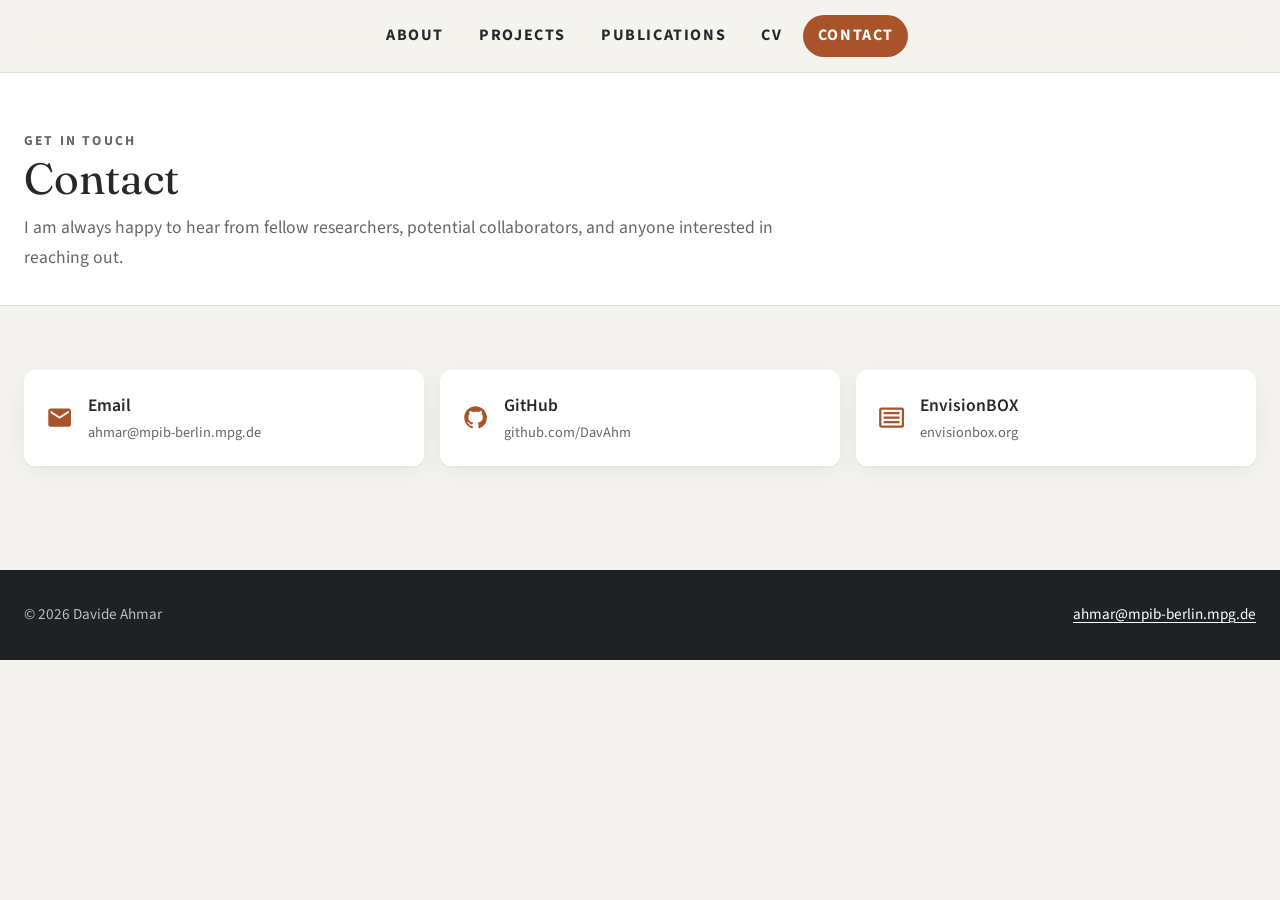
==== contact.html @ 6bcb496b "new website" ====
<!DOCTYPE html>
<html lang="en">

<head>
  <meta charset="UTF-8">
  <meta name="viewport" content="width=device-width, initial-scale=1.0">
  <title>Contact | Davide Ahmar</title>
  <meta name="description" content="How to get in touch with Davide Ahmar.">
  <link rel="stylesheet" href="assets/site.css">
</head>

<body>

  <header class="topbar">
    <div class="wrap topbar-inner">
      <button class="menu-btn" aria-expanded="false" aria-controls="menu">Menu</button>
      <nav class="menu" id="menu" aria-label="Main">
        <a href="index.html">About</a>
        <a href="projects.html">Projects</a>
        <a href="publications.html">Publications</a>
        <a href="cv.html">CV</a>
        <a href="contact.html" aria-current="page">Contact</a>
      </nav>
    </div>
  </header>

  <header class="page-head">
    <div class="wrap">
      <p class="eyebrow">Get in touch</p>
      <h1>Contact</h1>
      <p>I am always happy to hear from fellow researchers, potential collaborators, and anyone interested in reaching
        out.</p>
    </div>
  </header>

  <main class="section">
    <div class="wrap contact-grid">
      <a class="contact-card" href="mailto:ahmar@mpib-berlin.mpg.de">
        <svg viewBox="0 0 24 24" aria-hidden="true">
          <path
            d="M20 4H4c-1.1 0-2 .9-2 2v12c0 1.1.9 2 2 2h16c1.1 0 2-.9 2-2V6c0-1.1-.9-2-2-2zm0 4-8 5-8-5V6l8 5 8-5v2z" />
        </svg>
        <span>Email<small>ahmar@mpib-berlin.mpg.de</small></span>
      </a>
      <a class="contact-card" href="https://github.com/DavAhm" target="_blank" rel="noopener">
        <svg viewBox="0 0 24 24" aria-hidden="true">
          <path
            d="M12 2C6.48 2 2 6.48 2 12c0 4.42 2.87 8.17 6.84 9.5.5.09.66-.22.66-.48v-1.7c-2.78.6-3.37-1.34-3.37-1.34-.46-1.16-1.11-1.47-1.11-1.47-.91-.62.07-.61.07-.61 1 .07 1.53 1.03 1.53 1.03.89 1.52 2.34 1.08 2.91.83.09-.65.35-1.09.63-1.34-2.22-.25-4.56-1.11-4.56-4.95 0-1.09.39-1.98 1.03-2.68-.1-.25-.45-1.27.1-2.64 0 0 .84-.27 2.75 1.02A9.56 9.56 0 0 1 12 6.8c.85.004 1.71.11 2.5.33 1.91-1.29 2.75-1.02 2.75-1.02.55 1.37.2 2.39.1 2.64.64.7 1.03 1.59 1.03 2.68 0 3.85-2.34 4.7-4.57 4.95.36.31.68.92.68 1.85v2.75c0 .27.16.58.67.48A10.01 10.01 0 0 0 22 12c0-5.52-4.48-10-10-10z" />
        </svg>
        <span>GitHub<small>github.com/DavAhm</small></span>
      </a>
      <a class="contact-card" href="https://envisionbox.org" target="_blank" rel="noopener">
        <svg viewBox="0 0 24 24" aria-hidden="true">
          <path
            d="M21 3H3c-1.1 0-2 .9-2 2v14c0 1.1.9 2 2 2h18c1.1 0 2-.9 2-2V5c0-1.1-.9-2-2-2zm0 16H3V5h18v14zM5 15h14v2H5zm0-4h14v2H5zm0-4h14v2H5z" />
        </svg>
        <span>EnvisionBOX<small>envisionbox.org</small></span>
      </a>
      <!-- TODO: add ORCID / Google Scholar / LinkedIn cards once the profiles exist -->
    </div>
  </main>

  <footer class="footer">
    <div class="wrap">
      <span>&copy; <span data-year>2026</span> Davide Ahmar</span>
      <a href="mailto:ahmar@mpib-berlin.mpg.de">ahmar@mpib-berlin.mpg.de</a>
    </div>
  </footer>

  <script src="assets/site.js"></script>
</body>

</html>
---- assets/site.css ----
/* ==========================================================
   Davide Ahmar — personal academic website
   One stylesheet for every page. Edit the tokens in :root
   to change colours and fonts everywhere.

   Sizing: almost everything is in rem, and the root font size
   grows with the screen width (see `html` below), so the whole
   site scales up on large monitors instead of leaving empty margins.
   ========================================================== */

@import url('https://fonts.googleapis.com/css2?family=Fraunces:ital,opsz,wght@0,9..144,400;0,9..144,600;1,9..144,400&family=Source+Sans+3:ital,wght@0,300;0,400;0,600;0,700;1,400&display=swap');

:root {
  --bg: #f5f3ef;          /* warm off-white page */
  --surface: #ffffff;     /* cards */
  --ink: #26292b;         /* main text */
  --muted: #62676a;       /* secondary text */
  --line: #e2ded6;        /* borders */
  --accent: #a9532a;      /* rust, taken from the hero photo */
  --accent-soft: #f3e6dd;
  --dark: #1e2224;        /* footer / dark backgrounds */

  --ff-head: 'Fraunces', Georgia, serif;
  --ff-body: 'Source Sans 3', -apple-system, BlinkMacSystemFont, 'Segoe UI', sans-serif;

  --wrap: 88rem;          /* max content width */
  --bar-h: 4.5rem;        /* top bar height */
  --radius: .7rem;
  --shadow: 0 1px 2px rgba(0,0,0,.04), 0 6px 24px rgba(0,0,0,.06);
}

/* 16px on laptops → ~19px on 1920 screens → ~26px on 4K screens */
html { font-size: clamp(16px, calc(9px + .45vw), 27px); scroll-behavior: smooth; }

*, *::before, *::after { box-sizing: border-box; }
body {
  margin: 0;
  font-family: var(--ff-body);
  font-size: 1.1rem;
  line-height: 1.7;
  color: var(--ink);
  background: var(--bg);
  -webkit-font-smoothing: antialiased;
}
img, video { max-width: 100%; display: block; }
a { color: var(--accent); text-decoration-thickness: 1px; text-underline-offset: 3px; }
a:hover { text-decoration-thickness: 2px; }
h1, h2, h3 { font-family: var(--ff-head); font-weight: 600; line-height: 1.2; margin: 0 0 .5em; }
p { margin: 0 0 1em; }

.wrap { width: min(var(--wrap), 100% - 3rem); margin: 0 auto; }

/* ---------- Top bar ---------- */
.topbar {
  position: sticky; top: 0; z-index: 50;
  background: rgba(245,243,239,.94);
  backdrop-filter: blur(8px);
  border-bottom: 1px solid var(--line);
  transition: background .3s, border-color .3s;
}
.topbar-inner { display: flex; align-items: center; justify-content: center; height: var(--bar-h); }
.menu { display: flex; gap: .4rem; }
.menu a {
  color: var(--ink); text-decoration: none;
  font-size: 1rem; font-weight: 700; letter-spacing: .1em; text-transform: uppercase;
  padding: .45rem .9rem; border-radius: 999px;
  transition: background .2s, color .2s;
}
.menu a:hover { background: var(--accent-soft); color: var(--accent); }
.menu a[aria-current="page"] { background: var(--accent); color: #fff; }
.menu-btn {
  display: none; background: none; border: 1px solid var(--line); border-radius: 6px;
  font: inherit; font-size: .9rem; font-weight: 700; letter-spacing: .1em; text-transform: uppercase;
  padding: .4rem .9rem; color: inherit; cursor: pointer;
}

/* Home: bar sits transparently over the hero until you scroll */
.topbar--over { position: fixed; left: 0; right: 0; background: transparent; border-color: transparent; backdrop-filter: none; }
.topbar--over .menu a, .topbar--over .menu-btn { color: #fff; border-color: rgba(255,255,255,.5); }
.topbar--over .menu a:hover { background: rgba(255,255,255,.18); color: #fff; }
.topbar--over .menu a[aria-current="page"] { background: rgba(255,255,255,.92); color: var(--ink); }
.topbar--over.is-solid { background: rgba(245,243,239,.96); border-color: var(--line); backdrop-filter: blur(8px); }
.topbar--over.is-solid .menu a, .topbar--over.is-solid .menu-btn { color: var(--ink); }
.topbar--over.is-solid .menu a[aria-current="page"] { background: var(--accent); color: #fff; }
.topbar--over.is-solid .menu-btn { border-color: var(--line); }

@media (max-width: 900px) {
  .topbar-inner { justify-content: flex-end; }
  .menu-btn { display: block; }
  .menu {
    display: none; position: absolute; top: var(--bar-h); left: 0; right: 0;
    flex-direction: column; gap: 0; background: var(--bg); border-bottom: 1px solid var(--line);
    padding: .5rem 1.5rem 1rem;
  }
  .menu.open { display: flex; }
  .menu a, .topbar--over .menu a { color: var(--ink); padding: .8rem 0; border-radius: 0; border-bottom: 1px solid var(--line); }
  .menu a[aria-current="page"], .topbar--over .menu a[aria-current="page"] { background: none; color: var(--accent); }
}

/* ---------- Home hero ---------- */
.hero {
  position: relative; height: 62vh; min-height: 26rem; max-height: 46rem;
  display: flex; align-items: center;
  color: #fff; overflow: hidden; background: var(--dark);
}
/* Blurred, darkened copy of the photo that fills the sides on wide screens */
.hero-blur {
  position: absolute; inset: -2rem;
  background: url('../materials/AboutMe/background.jpg') center / cover no-repeat;
  filter: blur(26px) brightness(.42) saturate(1.1);
}
/* Animated "recording" traces (drawn by assets/hero-signals.js).
   On wide screens they fill the hero BEHIND the sharp photo: they flow in from the left,
   disappear behind the picture and come out again on the right. */
.hero-signals {
  position: absolute; inset: 0; width: 100%; height: 100%; pointer-events: none;
  -webkit-mask-image: linear-gradient(to right, transparent 0, #000 6%, #000 94%, transparent 100%);
          mask-image: linear-gradient(to right, transparent 0, #000 6%, #000 94%, transparent 100%);
}
/* On narrow screens the photo fills the whole hero, so the traces become a strip on top of it */
@media (max-width: 900px) {
  .hero-signals { inset: auto 0 0 0; height: 7rem; z-index: 1; }
}
@media (max-width: 640px) { .hero-signals { height: 6rem; } }
.hero-bg {
  position: absolute; inset: 0;
  /* "contain" = zoomed out: the whole photo is visible at the hero's height.
     On wide screens the sides fade into the dark hero background. */
  background: url('../materials/AboutMe/background.jpg') center / contain no-repeat;
  -webkit-mask-image: linear-gradient(to right, transparent 0, #000 12%, #000 88%, transparent 100%);
          mask-image: linear-gradient(to right, transparent 0, #000 12%, #000 88%, transparent 100%);
}
/* On narrow screens fill the hero instead, so there are no empty bars */
@media (max-width: 900px) {
  .hero-bg { background-size: cover; background-position: center 30%; -webkit-mask-image: none; mask-image: none; }
}
.hero-bg::after {
  content: ''; position: absolute; inset: 0;
  background: linear-gradient(90deg, rgba(20,22,24,.8) 0%, rgba(20,22,24,.45) 55%, rgba(20,22,24,.15) 100%);
}
.hero-inner { position: relative; display: flex; align-items: center; gap: 2.5rem; padding-top: var(--bar-h); }
.hero-photo {
  width: 11rem; height: 11rem; border-radius: 50%; object-fit: cover; flex-shrink: 0;
  border: 4px solid rgba(255,255,255,.9); box-shadow: 0 8px 30px rgba(0,0,0,.35);
}
.hero h1 { font-size: clamp(2.2rem, 4.2vw, 4.2rem); font-weight: 400; letter-spacing: .06em; text-transform: uppercase; margin-bottom: .15em; }
.hero-tagline { font-family: var(--ff-head); font-style: italic; font-size: 1.55rem; opacity: .92; margin: 0 0 .6em; }
.hero-role { font-size: 1.05rem; opacity: .88; margin: 0; }

/* Bouncing arrow pointing down to the About section */
.scroll-down {
  position: absolute; left: 50%; bottom: 1.5rem; transform: translateX(-50%);
  width: 3rem; height: 3rem; border-radius: 50%;
  border: 2px solid rgba(255,255,255,.75); color: #fff;
  display: flex; align-items: center; justify-content: center;
  animation: bob 2s ease-in-out infinite;
}
.scroll-down:hover { background: rgba(255,255,255,.15); }
.scroll-down svg { width: 1.4rem; height: 1.4rem; }
@keyframes bob { 0%, 100% { transform: translate(-50%, 0); } 50% { transform: translate(-50%, .45rem); } }
@media (prefers-reduced-motion: reduce) { .scroll-down { animation: none; } }

@media (max-width: 640px) {
  .hero { height: auto; min-height: 0; max-height: none; padding: 1rem 0 5rem; }
  .hero-inner { flex-direction: column; text-align: center; gap: 1.2rem; }
  .hero-photo { width: 8.5rem; height: 8.5rem; }
  .hero-tagline { font-size: 1.25rem; }
}

/* ---------- Page header (inner pages) ---------- */
.page-head { padding: 3.5rem 0 2rem; border-bottom: 1px solid var(--line); background: var(--surface); }
.page-head h1 { font-size: clamp(2rem, 3.4vw, 3.2rem); font-weight: 400; margin-bottom: .2em; }
.page-head p { color: var(--muted); max-width: 48rem; margin: 0; }
.eyebrow { font-size: .85rem; font-weight: 700; letter-spacing: .16em; text-transform: uppercase; color: var(--accent); margin-bottom: .6em; }

/* ---------- Sections ---------- */
.section { padding: 4rem 0; scroll-margin-top: var(--bar-h); }
.section + .section { padding-top: 0; }
.section-title { font-size: 1.7rem; font-weight: 400; display: flex; align-items: center; gap: 1rem; margin-bottom: 1.2em; }
.section-title::after { content: ''; flex: 1; height: 1px; background: var(--line); }

/* About block on home */
.about { display: grid; grid-template-columns: 1fr 22rem; gap: 3.5rem; align-items: start; }
.about-text p:first-of-type { font-size: 1.2rem; }
.aside-card { background: var(--surface); border-radius: var(--radius); padding: 1.5rem; box-shadow: var(--shadow); }
.aside-card h3 { font-size: .9rem; font-family: var(--ff-body); text-transform: uppercase; letter-spacing: .12em; color: var(--muted); margin-bottom: .8em; }
.aside-card ul { list-style: none; padding: 0; margin: 0; }
.aside-card li { padding: .5rem 0; border-bottom: 1px solid var(--line); font-size: 1rem; }
.aside-card li:last-child { border-bottom: 0; }
.aside-card .when { display: block; color: var(--muted); font-size: .88rem; }
@media (max-width: 900px) { .about { grid-template-columns: 1fr; gap: 2rem; } }

/* Home: intro, bio, affiliations */
.lead { font-family: var(--ff-head); font-size: 1.22rem; line-height: 1.5; max-width: 62rem; margin-bottom: .8em; }
.lead-sub { color: var(--muted); font-size: 1.14rem; max-width: 62rem; margin-bottom: 0; }
/* Intro text + scrollable Updates panel side by side */
.about-intro { display: grid; grid-template-columns: minmax(0, 1.7fr) minmax(17rem, 1fr); gap: 3rem; align-items: start; }
.updates { position: relative; background: var(--surface); border-radius: var(--radius); box-shadow: var(--shadow); padding: 1.1rem 1.2rem 0; }
.updates-title { font-family: var(--ff-body); font-size: .85rem; font-weight: 700; letter-spacing: .14em; text-transform: uppercase; color: var(--accent); margin: 0 0 .4rem; }
.updates-list { list-style: none; margin: 0; padding: 0 .4rem 1.2rem 0; max-height: 28rem; overflow-y: auto; scrollbar-width: thin; }
.updates::after {  /* soft fade at the bottom hints that the list scrolls */
  content: ''; position: absolute; left: 0; right: 0; bottom: 0; height: 2.2rem; pointer-events: none;
  border-radius: 0 0 var(--radius) var(--radius);
  background: linear-gradient(to bottom, rgba(255,255,255,0), #fff);
}
.update { display: grid; grid-template-columns: 8rem 1fr; gap: .85rem; align-items: center; padding: .75rem 0; border-bottom: 1px solid var(--line); }
.update:last-child { border-bottom: 0; }
.update-thumb { display: flex; align-items: center; justify-content: center; width: 8rem; height: 8rem; border: 1px solid var(--line); border-radius: .4rem; background: #fff; overflow: hidden; }
.update-thumb img { width: 100%; height: 100%; object-fit: cover; }
.update-thumb img.thumb-left { object-position: left center; }   /* wide logos: keep the emblem in view */
.update-date { margin: 0; font-size: .78rem; font-weight: 700; letter-spacing: .1em; text-transform: uppercase; color: var(--muted); }
.update-title { margin: .1rem 0 0; font-size: .98rem; line-height: 1.4; }
.update-title a { color: var(--ink); text-decoration: none; }
.update-title a:hover { color: var(--accent); text-decoration: underline; }
@media (max-width: 900px) { .about-intro { grid-template-columns: 1fr; gap: 2rem; } }

.bio { columns: 2 24rem; column-gap: 3rem; }
.bio p { break-inside: avoid-column; }
.logo-group { font-family: var(--ff-body); font-size: .85rem; font-weight: 700; letter-spacing: .14em; text-transform: uppercase; color: var(--muted); margin: 1.6rem 0 .8rem; }
.logo-group:first-of-type { margin-top: 0; }
.logos { display: grid; grid-template-columns: repeat(auto-fill, minmax(10rem, 1fr)); gap: .75rem; }
.logo-tile {
  display: flex; align-items: center; justify-content: center; height: 5.5rem; padding: .7rem .9rem;
  background: #fff; border-radius: var(--radius); box-shadow: var(--shadow); transition: box-shadow .2s, transform .2s;
}
/* every logo is fitted into the same box: square logos fill the height, wide logos fill the width */
.logo-tile img {
  width: 100%; height: 100%; max-height: 4rem; object-fit: contain;
  mix-blend-mode: multiply;            /* hides the light-grey background some logo files have */
}
/* MPIB logo file has a solid #eee background: brighten it so the grey becomes white */
.logo-tile img.logo-whiten { filter: brightness(1.072); }
.logo-tile:hover, .logo-tile:focus-visible { transform: translateY(-2px); box-shadow: 0 0 0 2px var(--accent), var(--shadow); }

/* Interest tiles */
.tiles { display: grid; grid-template-columns: repeat(auto-fit, minmax(15rem, 1fr)); gap: 1rem; }
.tile { background: var(--surface); border-radius: var(--radius); padding: 1.4rem; border-top: 3px solid var(--accent); box-shadow: var(--shadow); }
.tile h3 { font-size: 1.15rem; }
.tile p { color: var(--muted); font-size: 1rem; margin: 0; }

/* Buttons */
.btn {
  display: inline-block; padding: .65rem 1.3rem; border-radius: 999px; text-decoration: none;
  font: inherit; font-size: .92rem; font-weight: 700; letter-spacing: .08em; text-transform: uppercase;
  border: 2px solid var(--accent); color: var(--accent); background: transparent; cursor: pointer;
}
.btn:hover { background: var(--accent); color: #fff; }
.btn--solid { background: var(--accent); color: #fff; }
.btn--solid:hover { background: #8e4422; border-color: #8e4422; }
.btn-row { display: flex; gap: .75rem; flex-wrap: wrap; margin-top: .5rem; }

/* ---------- Project cards ---------- */
.projects { display: grid; gap: 2rem; }
.project {
  display: grid; grid-template-columns: minmax(0, 5fr) minmax(0, 6fr);
  background: var(--surface); border-radius: var(--radius); overflow: hidden; box-shadow: var(--shadow);
  scroll-margin-top: calc(var(--bar-h) + 1rem);
}
.project--text { grid-template-columns: 1fr; border-left: 4px solid var(--accent); }
.project-media {
  display: flex; flex-direction: column; justify-content: center; gap: 1.25rem;
  padding: 1.75rem; background: #fff; border-right: 1px solid var(--line);
}
.project-media img, .project-media video { width: 100%; height: auto; border-radius: .4rem; }
.project-media video { max-height: 36rem; object-fit: contain; }
.project-media .logo.logo--small { max-height: 4.5rem; }

/* Logo + video joined into one block (Mobile Multimodal Lab).
   The video file has a lot of white space above and below the real content,
   so it is cropped to a fixed shape (object-fit: cover) and its content
   starts right under the logo. */
.media-stack {
  width: 100%; margin: 0 auto;
  border: 1px solid var(--line); border-radius: .5rem; overflow: hidden; background: #fff;
}
.media-stack .logo { display: block; width: min(100%, 24rem); max-width: none; max-height: none; height: auto; border-radius: 0; margin: 0 auto; padding: .9rem 1rem 0; background: #fff; }
.media-stack video { display: block; width: 100%; max-height: none; aspect-ratio: 14 / 15; object-fit: cover; border-radius: 0; }
.media-stack .logo.logo--compact { width: auto; max-width: 100%; max-height: 9rem; padding: .9rem 1rem; }
.media-stack .stack-img { display: block; width: 100%; height: auto; border-radius: 0; border-top: 1px solid var(--line); }
.project-media .logo { max-width: 22rem; max-height: 14rem; width: auto; margin: 0 auto; object-fit: contain; }
.project-body { padding: 1.8rem 2rem; }
.project-meta { display: flex; flex-wrap: wrap; gap: .5rem .9rem; align-items: center; font-size: .95rem; color: var(--muted); margin-bottom: .6em; }
.tag { background: var(--accent-soft); color: var(--accent); font-weight: 700; font-size: .78rem; letter-spacing: .1em; text-transform: uppercase; padding: .2rem .7rem; border-radius: 999px; }
.project h2 { font-size: 1.6rem; }
.facts { display: grid; grid-template-columns: 9rem 1fr; gap: .4rem 1rem; margin: 1.1rem 0 0; padding-top: 1rem; border-top: 1px solid var(--line); font-size: 1rem; }
.facts dt { color: var(--muted); font-size: .8rem; font-weight: 700; letter-spacing: .1em; text-transform: uppercase; padding-top: .2rem; }
.facts dd { margin: 0; }
.chips { display: flex; flex-wrap: wrap; gap: .4rem; }
.chip { font-size: .88rem; border: 1px solid var(--line); border-radius: 999px; padding: .05rem .65rem; color: var(--muted); }
.outputs { margin-top: 1.1rem; padding: .9rem 1.1rem; background: var(--bg); border-radius: .5rem; font-size: 1rem; }
.outputs h3 { font-family: var(--ff-body); font-size: .8rem; letter-spacing: .1em; text-transform: uppercase; color: var(--muted); margin-bottom: .4em; }
.outputs ul { margin: 0; padding-left: 1.1rem; }
.outputs li { margin: .25rem 0; }
@media (max-width: 900px) {
  .project { grid-template-columns: 1fr; }
  .project-media { border-right: 0; border-bottom: 1px solid var(--line); }
  .facts { grid-template-columns: 1fr; gap: .1rem; }
  .facts dd { margin-bottom: .5rem; }
}

/* ---------- Publications & lists ---------- */
.entries { list-style: none; padding: 0; margin: 0; }
.entry { background: var(--surface); border-radius: var(--radius); padding: 1.4rem 1.7rem; margin-bottom: .9rem; box-shadow: var(--shadow); }
.entry-title { font-family: var(--ff-head); font-size: 1.25rem; margin: 0 0 .3em; line-height: 1.35; }
.entry-authors { margin: 0; font-size: 1.02rem; }
.entry-venue { margin: 0; color: var(--muted); font-style: italic; font-size: 1rem; }
.entry-links { display: flex; flex-wrap: wrap; gap: .5rem; margin-top: .8rem; }
.entry-links a {
  font-size: .9rem; font-weight: 700; letter-spacing: .04em; text-decoration: none;
  border: 1.5px solid var(--accent); border-radius: 999px; padding: .2rem .8rem;
}
.entry-links a:hover { background: var(--accent); color: #fff; }
.me { font-weight: 700; text-decoration: underline; text-underline-offset: 3px; }
.entry-when { float: right; color: var(--muted); font-size: .95rem; margin-left: 1rem; }

/* Compact variant used on the Publications page */
.entries--compact .entry { padding: .8rem 1.2rem; margin-bottom: .5rem; }
.entries--compact .entry-title { font-size: 1.05rem; margin-bottom: .15em; line-height: 1.3; }
.entries--compact .entry-authors { font-size: .95rem; line-height: 1.5; }
.entries--compact .entry-venue { font-size: .92rem; line-height: 1.5; }
.entries--compact .entry-links { margin-top: .45rem; gap: .4rem; }
.entries--compact .entry-links a { font-size: .8rem; padding: .08rem .65rem; }
.entries--compact .entry-when { font-size: .88rem; }

/* ---------- CV ---------- */
.cv { background: var(--surface); border-radius: var(--radius); box-shadow: var(--shadow); padding: 3rem 3.5rem; }
.cv h2 { font-size: 1.45rem; font-weight: 400; color: var(--accent); border-bottom: 1px solid var(--line); padding-bottom: .4rem; margin: 1.8em 0 .9em; }
.cv h2:first-child { margin-top: 0; }
.cv-item { display: grid; grid-template-columns: 8rem 1fr; gap: .25rem 1.5rem; margin-bottom: 1.1rem; }
.cv-when { color: var(--muted); font-size: .97rem; padding-top: .1rem; }
.cv-item h3 { font-family: var(--ff-body); font-size: 1.1rem; font-weight: 700; margin: 0; }
.cv-where { color: var(--muted); margin: 0 0 .25rem; font-size: 1rem; }
.cv-item ul { margin: .25rem 0 0; padding-left: 1.1rem; font-size: 1rem; }
.cv-item p { margin: 0; font-size: 1rem; }
@media (max-width: 640px) { .cv { padding: 1.75rem 1.4rem; } .cv-item { grid-template-columns: 1fr; } }

/* ---------- Contact ---------- */
.contact-grid { display: grid; grid-template-columns: repeat(auto-fit, minmax(16rem, 1fr)); gap: 1rem; }
.contact-card { display: flex; gap: .9rem; align-items: center; background: var(--surface); border-radius: var(--radius); padding: 1.3rem 1.4rem; box-shadow: var(--shadow); text-decoration: none; color: var(--ink); font-weight: 600; }
.contact-card:hover { outline: 2px solid var(--accent); }
.contact-card svg { width: 1.7rem; height: 1.7rem; fill: var(--accent); flex-shrink: 0; }
.contact-card small { display: block; color: var(--muted); font-size: .9rem; font-weight: 400; }

/* ---------- Footer ---------- */
.footer { background: var(--dark); color: rgba(255,255,255,.7); padding: 2rem 0; font-size: .95rem; margin-top: 2.5rem; }
.footer .wrap { display: flex; justify-content: space-between; flex-wrap: wrap; gap: .75rem; }
.footer a { color: #fff; }

/* ---------- Print (used by the CV "Download PDF" button) ---------- */
@media print {
  html { font-size: 11pt; }
  .topbar, .footer, .page-head, .no-print { display: none !important; }
  body { background: #fff; font-size: 1rem; }
  .wrap { width: 100%; }
  .section { padding: 0; }
  .cv { box-shadow: none; padding: 0; }
  .cv-item { break-inside: avoid; }
  a { color: inherit; text-decoration: none; }
}
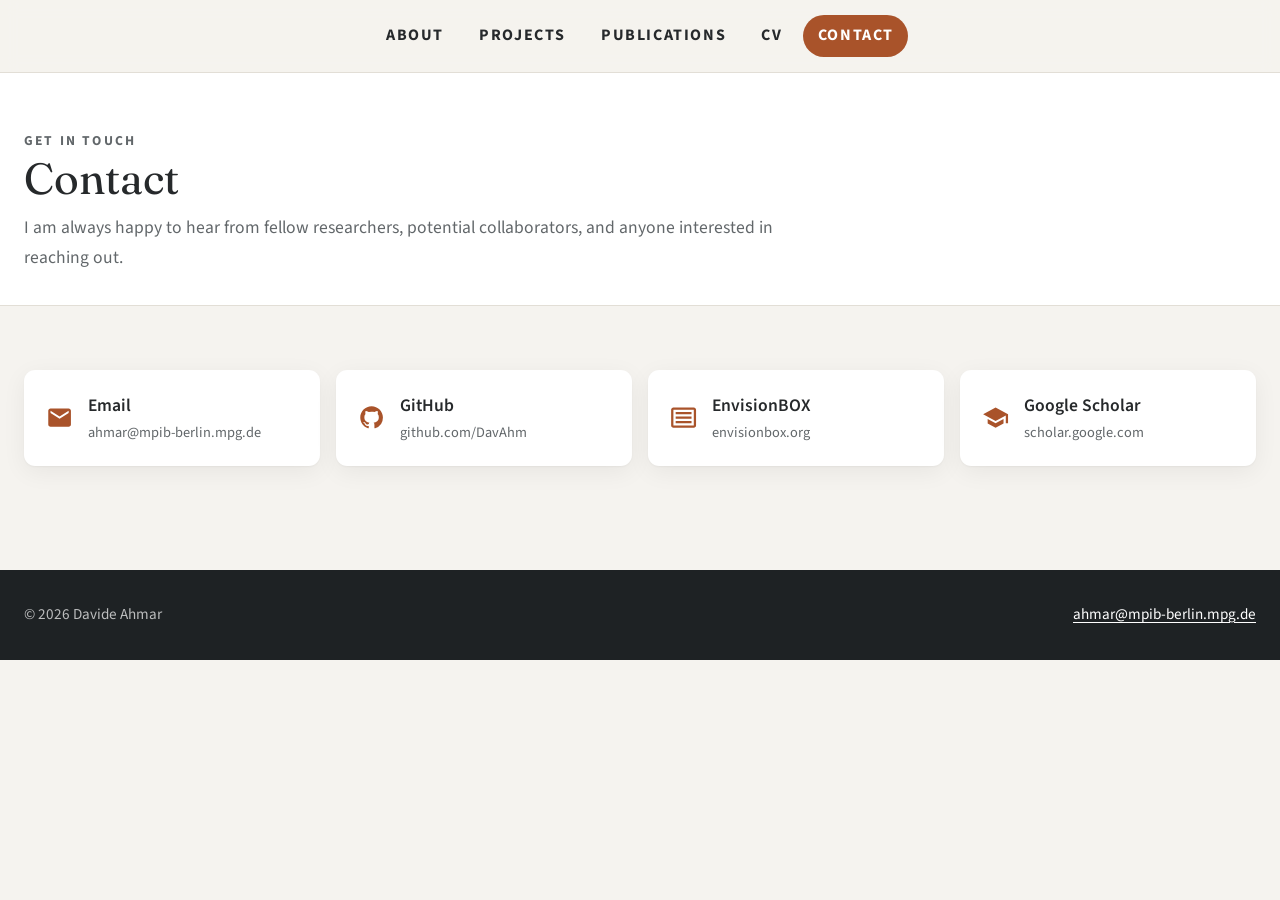
==== commit e676cd54: "mobile version" ====
--- a/contact.html
+++ b/contact.html
@@ -13,7 +13,6 @@
 
   <header class="topbar">
     <div class="wrap topbar-inner">
-      <button class="menu-btn" aria-expanded="false" aria-controls="menu">Menu</button>
       <nav class="menu" id="menu" aria-label="Main">
         <a href="index.html">About</a>
         <a href="projects.html">Projects</a>
@@ -56,7 +55,13 @@
         </svg>
         <span>EnvisionBOX<small>envisionbox.org</small></span>
       </a>
-      <!-- TODO: add ORCID / Google Scholar / LinkedIn cards once the profiles exist -->
+      <a class="contact-card" href="https://scholar.google.com/citations?user=-RB7ht8AAAAJ" target="_blank" rel="noopener">
+        <svg viewBox="0 0 24 24" aria-hidden="true">
+          <path d="M5 13.18v4L12 21l7-3.82v-4L12 17l-7-3.82zM12 3 1 9l11 6 9-4.91V17h2V9L12 3z" />
+        </svg>
+        <span>Google Scholar<small>scholar.google.com</small></span>
+      </a>
+      <!-- TODO: add ORCID / LinkedIn cards once the profiles exist -->
     </div>
   </main>
 
--- a/assets/site.css
+++ b/assets/site.css
@@ -68,33 +68,25 @@
 }
 .menu a:hover { background: var(--accent-soft); color: var(--accent); }
 .menu a[aria-current="page"] { background: var(--accent); color: #fff; }
-.menu-btn {
-  display: none; background: none; border: 1px solid var(--line); border-radius: 6px;
-  font: inherit; font-size: .9rem; font-weight: 700; letter-spacing: .1em; text-transform: uppercase;
-  padding: .4rem .9rem; color: inherit; cursor: pointer;
-}
 
 /* Home: bar sits transparently over the hero until you scroll */
 .topbar--over { position: fixed; left: 0; right: 0; background: transparent; border-color: transparent; backdrop-filter: none; }
-.topbar--over .menu a, .topbar--over .menu-btn { color: #fff; border-color: rgba(255,255,255,.5); }
+.topbar--over .menu a { color: #fff; }
 .topbar--over .menu a:hover { background: rgba(255,255,255,.18); color: #fff; }
 .topbar--over .menu a[aria-current="page"] { background: rgba(255,255,255,.92); color: var(--ink); }
 .topbar--over.is-solid { background: rgba(245,243,239,.96); border-color: var(--line); backdrop-filter: blur(8px); }
-.topbar--over.is-solid .menu a, .topbar--over.is-solid .menu-btn { color: var(--ink); }
+.topbar--over.is-solid .menu a { color: var(--ink); }
 .topbar--over.is-solid .menu a[aria-current="page"] { background: var(--accent); color: #fff; }
-.topbar--over.is-solid .menu-btn { border-color: var(--line); }
-
+
+/* Phones/tablets: same pill menu as desktop, just smaller.
+   If a very narrow screen can't fit all links, the row scrolls sideways. */
 @media (max-width: 900px) {
-  .topbar-inner { justify-content: flex-end; }
-  .menu-btn { display: block; }
-  .menu {
-    display: none; position: absolute; top: var(--bar-h); left: 0; right: 0;
-    flex-direction: column; gap: 0; background: var(--bg); border-bottom: 1px solid var(--line);
-    padding: .5rem 1.5rem 1rem;
-  }
-  .menu.open { display: flex; }
-  .menu a, .topbar--over .menu a { color: var(--ink); padding: .8rem 0; border-radius: 0; border-bottom: 1px solid var(--line); }
-  .menu a[aria-current="page"], .topbar--over .menu a[aria-current="page"] { background: none; color: var(--accent); }
+  :root { --bar-h: 3.4rem; }
+  .topbar-inner { width: calc(100% - 1rem); }
+  .menu { gap: .1rem; max-width: 100%; overflow-x: auto; scrollbar-width: none; }
+  .menu::-webkit-scrollbar { display: none; }
+  /* text shrinks with the screen on small phones so all five links fit */
+  .menu a { font-size: min(.74rem, 3.3vw); letter-spacing: .05em; padding: .5em .7em; white-space: nowrap; }
 }
 
 /* ---------- Home hero ---------- */
@@ -161,10 +153,19 @@
 @media (prefers-reduced-motion: reduce) { .scroll-down { animation: none; } }
 
 @media (max-width: 640px) {
-  .hero { height: auto; min-height: 0; max-height: none; padding: 1rem 0 5rem; }
-  .hero-inner { flex-direction: column; text-align: center; gap: 1.2rem; }
-  .hero-photo { width: 8.5rem; height: 8.5rem; }
-  .hero-tagline { font-size: 1.25rem; }
+  /* bottom padding keeps the text clear of the traces strip and scroll arrow */
+  .hero { height: auto; min-height: 28rem; max-height: none; padding: 1rem 0 8rem; }
+  /* Same arrangement as desktop: photo beside the name and tagline,
+     with the (long) role line running full width underneath. */
+  .hero-inner {
+    display: grid; grid-template-columns: auto 1fr; align-items: center;
+    column-gap: 1rem; row-gap: .9rem;
+  }
+  .hero-inner > div { display: contents; }
+  .hero-photo { grid-row: 1 / span 2; width: 5.75rem; height: 5.75rem; border-width: 3px; }
+  .hero h1 { grid-column: 2; align-self: end; font-size: min(1.6rem, 6vw); margin: 0; white-space: nowrap; }
+  .hero-tagline { grid-column: 2; align-self: start; font-size: min(1.1rem, 4.4vw); line-height: 1.35; margin: 0; }
+  .hero-role { grid-column: 1 / -1; font-size: .92rem; line-height: 1.5; }
 }
 
 /* ---------- Page header (inner pages) ---------- */
@@ -213,6 +214,10 @@
 .update-title a { color: var(--ink); text-decoration: none; }
 .update-title a:hover { color: var(--accent); text-decoration: underline; }
 @media (max-width: 900px) { .about-intro { grid-template-columns: 1fr; gap: 2rem; } }
+@media (max-width: 640px) {
+  .update { grid-template-columns: 5.5rem 1fr; }
+  .update-thumb { width: 5.5rem; height: 5.5rem; }
+}
 
 .bio { columns: 2 24rem; column-gap: 3rem; }
 .bio p { break-inside: avoid-column; }
